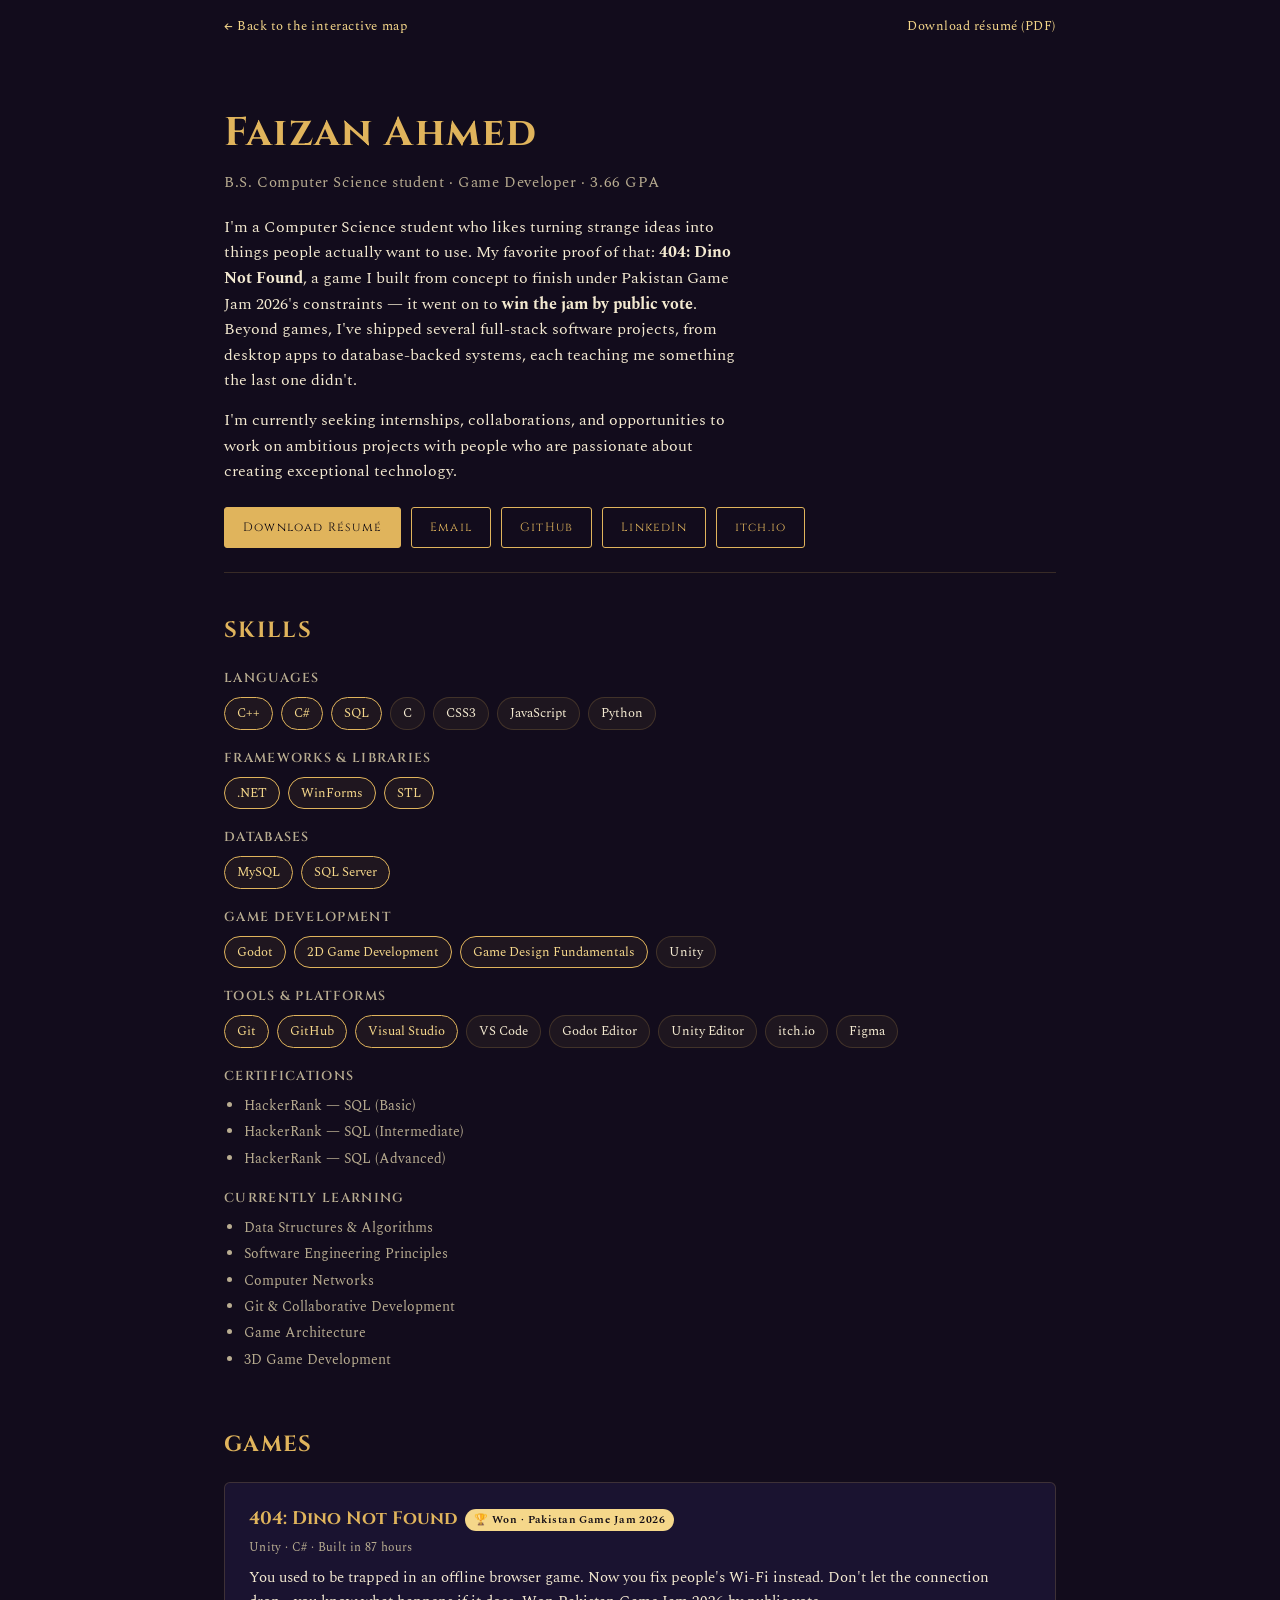
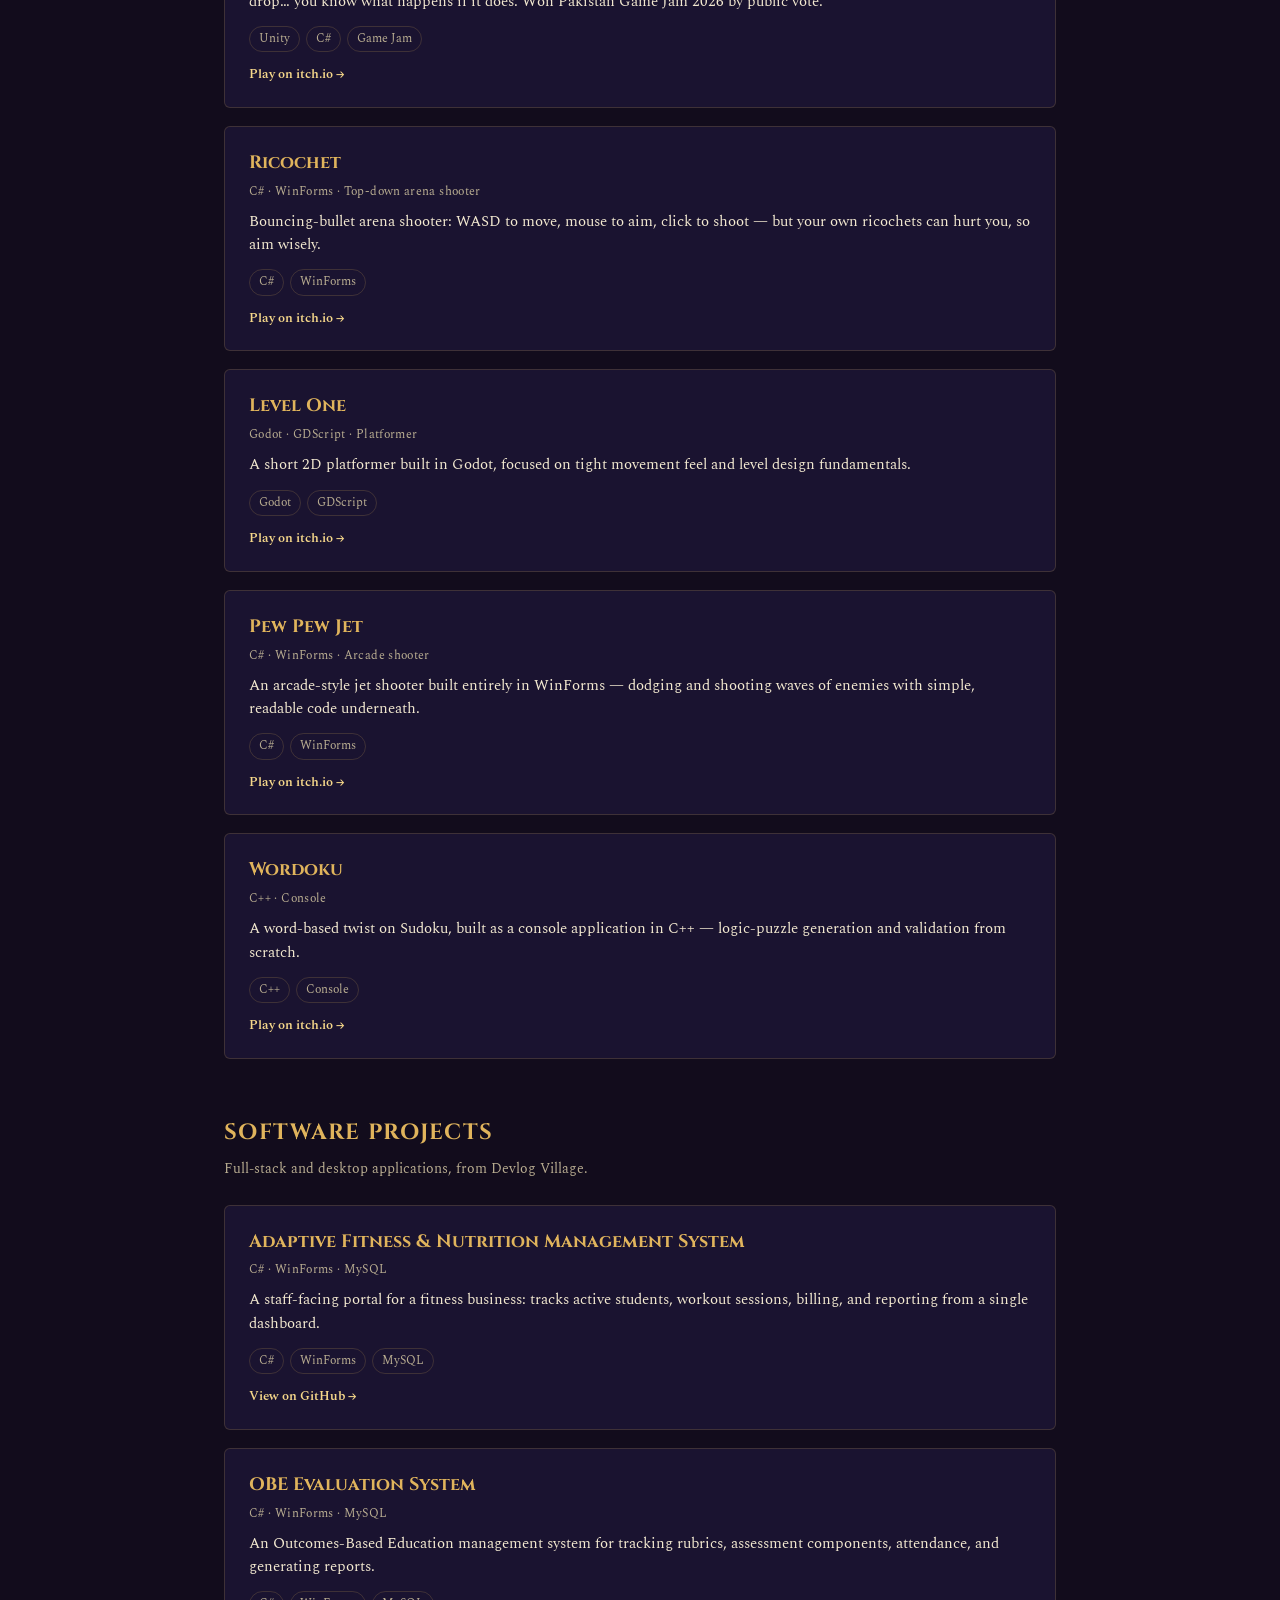
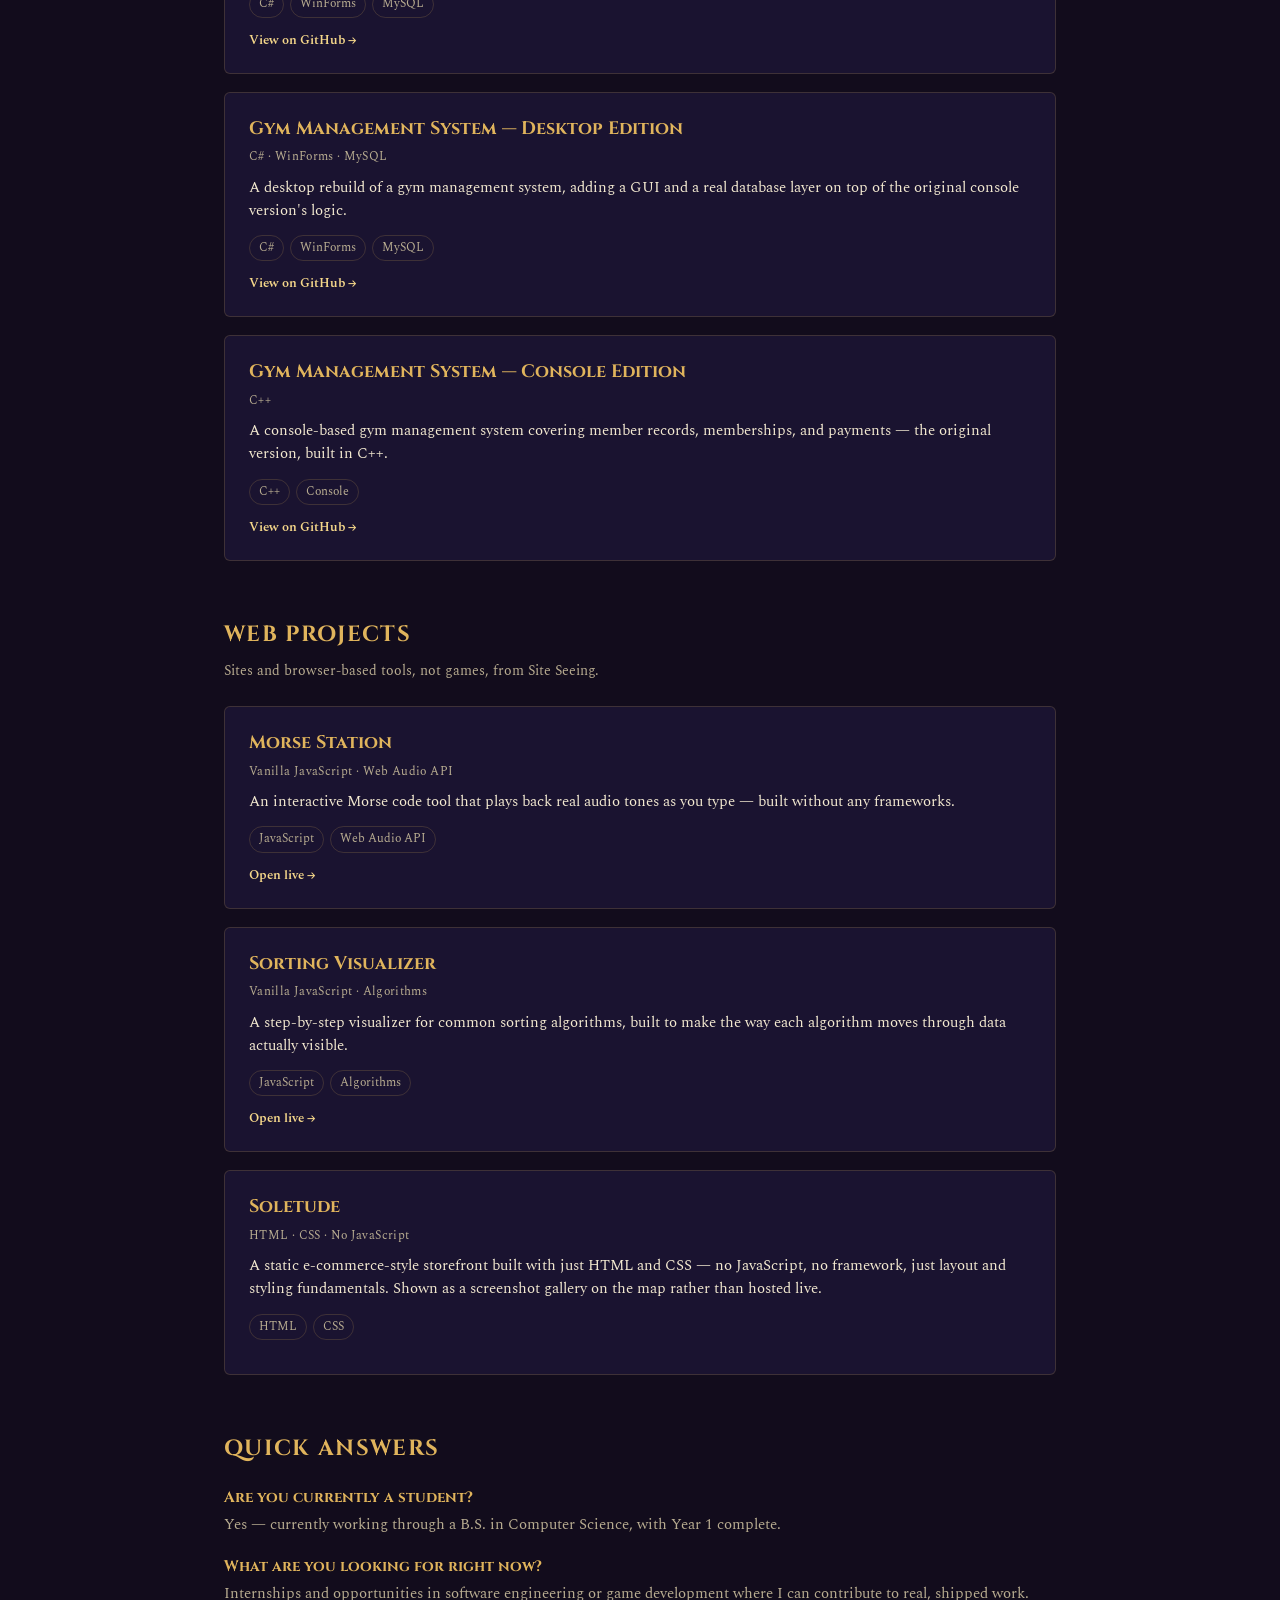
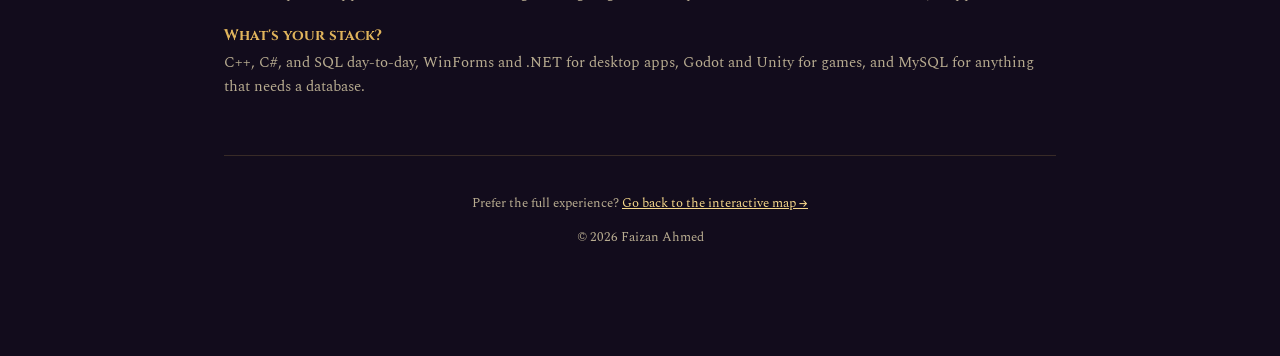
==== overview.html @ dee63a04 "Split biomes.css, fix SEO/accessibility gaps, add linear overview page, misc content fixes" ====
<!DOCTYPE html>
<html lang="en">
<head>
<meta charset="UTF-8">
<title>Faizan Ahmed | Portfolio Overview</title>
<meta name="description" content="Faizan Ahmed - B.S. Computer Science student and game developer. Skills, games, software projects, and web projects, on one page.">
<meta name="viewport" content="width=device-width, initial-scale=1.0">
<meta name="theme-color" content="#120c1c">
<meta name="color-scheme" content="dark">
<link rel="canonical" href="https://faizanahmed.me/overview.html">
<link rel="icon" type="image/svg+xml" href="assets/favicon.svg">
<link rel="icon" type="image/png" sizes="32x32" href="assets/favicon-32.png">
<link rel="apple-touch-icon" href="assets/apple-touch-icon.png">

<!-- This page is intentionally its own small, self-contained stylesheet
     rather than reusing the map's CSS/JS - the entire point of it is to be
     the fast, no-exploration path, so it shouldn't cost anything close to
     what the interactive map costs. -->
<link rel="preconnect" href="https://fonts.googleapis.com">
<link rel="preconnect" href="https://fonts.gstatic.com" crossorigin>
<link rel="stylesheet" href="https://fonts.googleapis.com/css2?family=Cinzel:wght@600;700&family=Spectral:ital,wght@0,400;0,500;0,600;1,400&display=swap">

<script type="application/ld+json">
{
  "@context": "https://schema.org",
  "@type": "Person",
  "name": "Faizan Ahmed",
  "url": "https://faizanahmed.me/",
  "jobTitle": "Game Developer",
  "description": "B.S. Computer Science student and game developer building 2D games, tools, and full-stack applications.",
  "email": "mailto:mehunfaizan@gmail.com",
  "sameAs": [
    "https://github.com/faizan-ahmed-dev",
    "https://www.linkedin.com/in/faizan-ahmed-150911386/",
    "https://ricocheted-ball.itch.io/"
  ]
}
</script>

<style>
  :root{
    --bg:#120c1c; --bg-panel:#1a1330; --line:rgba(224,180,92,.18);
    --parchment:#f4ead1; --parchment-dim:#b9ad91;
    --gold:#e0b45c; --gold-bright:#f5d78a;
    --ink:#0d0812;
  }
  *,*::before,*::after{ box-sizing:border-box; }
  html{ scroll-behavior:smooth; }
  body{
    margin:0; background:var(--bg); color:var(--parchment);
    font-family:'Spectral',serif; line-height:1.6;
    -webkit-font-smoothing:antialiased;
  }
  a{ color:var(--gold-bright); }
  a:focus-visible, button:focus-visible{ outline:2px solid var(--gold-bright); outline-offset:3px; }
  h1,h2,h3{ font-family:'Cinzel',serif; font-weight:700; color:var(--gold); margin:0 0 .5em; }
  .wrap{ max-width:880px; margin:0 auto; padding:48px 24px 96px; }

  .top-nav{
    display:flex; justify-content:space-between; align-items:center; gap:12px;
    max-width:880px; margin:0 auto; padding:16px 24px; flex-wrap:wrap;
  }
  .top-nav a{ font-size:13px; letter-spacing:.04em; text-decoration:none; }
  .top-nav a:hover{ text-decoration:underline; }

  header.hero{ padding-bottom:24px; border-bottom:1px solid var(--line); margin-bottom:40px; }
  header.hero h1{ font-size:clamp(28px,5vw,40px); letter-spacing:.03em; margin-bottom:6px; }
  header.hero .role{ color:var(--parchment-dim); font-size:15px; letter-spacing:.04em; margin-bottom:20px; }
  header.hero p{ max-width:65ch; margin:0 0 14px; }
  .hero-links{ display:flex; flex-wrap:wrap; gap:10px; margin-top:22px; }
  .hero-links a{
    display:inline-block; text-decoration:none; font-family:'Cinzel',serif; font-size:12px;
    letter-spacing:.1em; padding:10px 18px; border-radius:3px; border:1px solid var(--gold);
    color:var(--gold); transition:background .2s ease, color .2s ease;
  }
  .hero-links a:hover, .hero-links a:focus-visible{ background:var(--gold); color:var(--ink); }
  .hero-links a.primary{ background:var(--gold); color:var(--ink); }
  .hero-links a.primary:hover{ background:var(--gold-bright); }

  section{ margin-bottom:56px; }
  section > h2{ font-size:22px; letter-spacing:.06em; text-transform:uppercase; margin-bottom:20px; }
  section > p.section-note{ color:var(--parchment-dim); font-size:14px; margin-top:-12px; margin-bottom:24px; }

  .skill-group{ margin-bottom:18px; }
  .skill-group h3{ font-size:13px; letter-spacing:.1em; text-transform:uppercase; color:var(--parchment-dim); font-weight:600; margin-bottom:8px; }
  .skill-tags{ display:flex; flex-wrap:wrap; gap:8px; list-style:none; margin:0; padding:0; }
  .skill-tags li{
    font-size:13px; padding:5px 12px; border-radius:20px; border:1px solid var(--line);
    background:rgba(224,180,92,.06);
  }
  .skill-tags li.core{ border-color:var(--gold); color:var(--gold-bright); }

  .cert-list, .learning-list{ margin:0; padding-left:20px; font-size:14px; color:var(--parchment-dim); }
  .cert-list li, .learning-list li{ margin-bottom:4px; }
  .cert-list a{ color:inherit; text-decoration:underline; }

  .card{
    border:1px solid var(--line); background:var(--bg-panel); border-radius:6px;
    padding:22px 24px; margin-bottom:18px; position:relative;
  }
  .card h3{ font-size:18px; margin-bottom:4px; display:flex; align-items:center; gap:8px; flex-wrap:wrap; }
  .card .badge{
    font-family:'Spectral',serif; font-size:11px; font-weight:600; letter-spacing:.04em;
    color:var(--ink); background:var(--gold-bright); padding:2px 9px; border-radius:20px;
  }
  .card .meta{ font-size:12px; color:var(--parchment-dim); letter-spacing:.03em; margin-bottom:10px; }
  .card p{ margin:0 0 12px; font-size:14.5px; }
  .card .tags{ display:flex; flex-wrap:wrap; gap:6px; margin-bottom:12px; }
  .card .tags span{ font-size:11.5px; padding:3px 9px; border-radius:20px; border:1px solid var(--line); color:var(--parchment-dim); }
  .card .links{ display:flex; gap:16px; flex-wrap:wrap; }
  .card .links a{ font-size:13px; font-weight:600; text-decoration:none; }
  .card .links a:hover{ text-decoration:underline; }

  .faq-item{ margin-bottom:18px; }
  .faq-item h3{ font-size:15px; margin-bottom:4px; }
  .faq-item p{ margin:0; font-size:14.5px; color:var(--parchment-dim); }

  footer{ border-top:1px solid var(--line); padding-top:24px; text-align:center; color:var(--parchment-dim); font-size:13px; }
  footer a{ color:var(--gold-bright); }

  @media (max-width:520px){
    .wrap{ padding:32px 18px 72px; }
    .top-nav{ padding:14px 18px; }
  }
</style>
</head>
<body>

<nav class="top-nav" aria-label="Page utilities">
  <a href="index.html">&larr; Back to the interactive map</a>
  <a href="assets/docs/Faizan_Ahmed_Resume.pdf" download="Faizan_Ahmed_Resume.pdf">Download résumé (PDF)</a>
</nav>

<main class="wrap">

  <header class="hero">
    <h1>Faizan Ahmed</h1>
    <p class="role">B.S. Computer Science student &middot; Game Developer &middot; 3.66 GPA</p>
    <p>I'm a Computer Science student who likes turning strange ideas into things people actually want to use. My favorite proof of that: <strong>404: Dino Not Found</strong>, a game I built from concept to finish under Pakistan Game Jam 2026's constraints &mdash; it went on to <strong>win the jam by public vote</strong>. Beyond games, I've shipped several full-stack software projects, from desktop apps to database-backed systems, each teaching me something the last one didn't.</p>
    <p>I'm currently seeking internships, collaborations, and opportunities to work on ambitious projects with people who are passionate about creating exceptional technology.</p>
    <div class="hero-links">
      <a class="primary" href="assets/docs/Faizan_Ahmed_Resume.pdf" download="Faizan_Ahmed_Resume.pdf">Download Résumé</a>
      <a href="mailto:mehunfaizan@gmail.com">Email</a>
      <a href="https://github.com/faizan-ahmed-dev" target="_blank" rel="noopener">GitHub</a>
      <a href="https://www.linkedin.com/in/faizan-ahmed-150911386/" target="_blank" rel="noopener">LinkedIn</a>
      <a href="https://ricocheted-ball.itch.io/" target="_blank" rel="noopener">itch.io</a>
    </div>
  </header>

  <section aria-labelledby="skills-h">
    <h2 id="skills-h">Skills</h2>

    <div class="skill-group">
      <h3>Languages</h3>
      <ul class="skill-tags">
        <li class="core">C++</li><li class="core">C#</li><li class="core">SQL</li>
        <li>C</li><li>CSS3</li><li>JavaScript</li><li>Python</li>
      </ul>
    </div>
    <div class="skill-group">
      <h3>Frameworks &amp; Libraries</h3>
      <ul class="skill-tags"><li class="core">.NET</li><li class="core">WinForms</li><li class="core">STL</li></ul>
    </div>
    <div class="skill-group">
      <h3>Databases</h3>
      <ul class="skill-tags"><li class="core">MySQL</li><li class="core">SQL Server</li></ul>
    </div>
    <div class="skill-group">
      <h3>Game Development</h3>
      <ul class="skill-tags">
        <li class="core">Godot</li><li class="core">2D Game Development</li><li class="core">Game Design Fundamentals</li>
        <li>Unity</li>
      </ul>
    </div>
    <div class="skill-group">
      <h3>Tools &amp; Platforms</h3>
      <ul class="skill-tags">
        <li class="core">Git</li><li class="core">GitHub</li><li class="core">Visual Studio</li>
        <li>VS Code</li><li>Godot Editor</li><li>Unity Editor</li><li>itch.io</li><li>Figma</li>
      </ul>
    </div>
    <div class="skill-group">
      <h3>Certifications</h3>
      <ul class="cert-list">
        <li>HackerRank &mdash; SQL (Basic)</li>
        <li>HackerRank &mdash; SQL (Intermediate)</li>
        <li>HackerRank &mdash; SQL (Advanced)</li>
      </ul>
    </div>
    <div class="skill-group">
      <h3>Currently Learning</h3>
      <ul class="learning-list">
        <li>Data Structures &amp; Algorithms</li>
        <li>Software Engineering Principles</li>
        <li>Computer Networks</li>
        <li>Git &amp; Collaborative Development</li>
        <li>Game Architecture</li>
        <li>3D Game Development</li>
      </ul>
    </div>
  </section>

  <section aria-labelledby="games-h">
    <h2 id="games-h">Games</h2>

    <div class="card">
      <h3>404: Dino Not Found <span class="badge">🏆 Won &middot; Pakistan Game Jam 2026</span></h3>
      <p class="meta">Unity &middot; C# &middot; Built in 87 hours</p>
      <p>You used to be trapped in an offline browser game. Now you fix people's Wi-Fi instead. Don't let the connection drop&hellip; you know what happens if it does. Won Pakistan Game Jam 2026 by public vote.</p>
      <div class="tags"><span>Unity</span><span>C#</span><span>Game Jam</span></div>
      <div class="links"><a href="https://ricocheted-ball.itch.io/" target="_blank" rel="noopener">Play on itch.io &rarr;</a></div>
    </div>

    <div class="card">
      <h3>Ricochet</h3>
      <p class="meta">C# &middot; WinForms &middot; Top-down arena shooter</p>
      <p>Bouncing-bullet arena shooter: WASD to move, mouse to aim, click to shoot &mdash; but your own ricochets can hurt you, so aim wisely.</p>
      <div class="tags"><span>C#</span><span>WinForms</span></div>
      <div class="links"><a href="https://ricocheted-ball.itch.io/" target="_blank" rel="noopener">Play on itch.io &rarr;</a></div>
    </div>

    <div class="card">
      <h3>Level One</h3>
      <p class="meta">Godot &middot; GDScript &middot; Platformer</p>
      <p>A short 2D platformer built in Godot, focused on tight movement feel and level design fundamentals.</p>
      <div class="tags"><span>Godot</span><span>GDScript</span></div>
      <div class="links"><a href="https://ricocheted-ball.itch.io/" target="_blank" rel="noopener">Play on itch.io &rarr;</a></div>
    </div>

    <div class="card">
      <h3>Pew Pew Jet</h3>
      <p class="meta">C# &middot; WinForms &middot; Arcade shooter</p>
      <p>An arcade-style jet shooter built entirely in WinForms &mdash; dodging and shooting waves of enemies with simple, readable code underneath.</p>
      <div class="tags"><span>C#</span><span>WinForms</span></div>
      <div class="links"><a href="https://ricocheted-ball.itch.io/" target="_blank" rel="noopener">Play on itch.io &rarr;</a></div>
    </div>

    <div class="card">
      <h3>Wordoku</h3>
      <p class="meta">C++ &middot; Console</p>
      <p>A word-based twist on Sudoku, built as a console application in C++ &mdash; logic-puzzle generation and validation from scratch.</p>
      <div class="tags"><span>C++</span><span>Console</span></div>
      <div class="links"><a href="https://ricocheted-ball.itch.io/" target="_blank" rel="noopener">Play on itch.io &rarr;</a></div>
    </div>
  </section>

  <section aria-labelledby="software-h">
    <h2 id="software-h">Software Projects</h2>
    <p class="section-note">Full-stack and desktop applications, from Devlog Village.</p>

    <div class="card">
      <h3>Adaptive Fitness &amp; Nutrition Management System</h3>
      <p class="meta">C# &middot; WinForms &middot; MySQL</p>
      <p>A staff-facing portal for a fitness business: tracks active students, workout sessions, billing, and reporting from a single dashboard.</p>
      <div class="tags"><span>C#</span><span>WinForms</span><span>MySQL</span></div>
      <div class="links"><a href="https://github.com/faizan-ahmed-dev" target="_blank" rel="noopener">View on GitHub &rarr;</a></div>
    </div>

    <div class="card">
      <h3>OBE Evaluation System</h3>
      <p class="meta">C# &middot; WinForms &middot; MySQL</p>
      <p>An Outcomes-Based Education management system for tracking rubrics, assessment components, attendance, and generating reports.</p>
      <div class="tags"><span>C#</span><span>WinForms</span><span>MySQL</span></div>
      <div class="links"><a href="https://github.com/faizan-ahmed-dev" target="_blank" rel="noopener">View on GitHub &rarr;</a></div>
    </div>

    <div class="card">
      <h3>Gym Management System &mdash; Desktop Edition</h3>
      <p class="meta">C# &middot; WinForms &middot; MySQL</p>
      <p>A desktop rebuild of a gym management system, adding a GUI and a real database layer on top of the original console version's logic.</p>
      <div class="tags"><span>C#</span><span>WinForms</span><span>MySQL</span></div>
      <div class="links"><a href="https://github.com/faizan-ahmed-dev" target="_blank" rel="noopener">View on GitHub &rarr;</a></div>
    </div>

    <div class="card">
      <h3>Gym Management System &mdash; Console Edition</h3>
      <p class="meta">C++</p>
      <p>A console-based gym management system covering member records, memberships, and payments &mdash; the original version, built in C++.</p>
      <div class="tags"><span>C++</span><span>Console</span></div>
      <div class="links"><a href="https://github.com/faizan-ahmed-dev" target="_blank" rel="noopener">View on GitHub &rarr;</a></div>
    </div>
  </section>

  <section aria-labelledby="web-h">
    <h2 id="web-h">Web Projects</h2>
    <p class="section-note">Sites and browser-based tools, not games, from Site Seeing.</p>

    <div class="card">
      <h3>Morse Station</h3>
      <p class="meta">Vanilla JavaScript &middot; Web Audio API</p>
      <p>An interactive Morse code tool that plays back real audio tones as you type &mdash; built without any frameworks.</p>
      <div class="tags"><span>JavaScript</span><span>Web Audio API</span></div>
      <div class="links"><a href="games/morse-station.html" target="_blank" rel="noopener">Open live &rarr;</a></div>
    </div>

    <div class="card">
      <h3>Sorting Visualizer</h3>
      <p class="meta">Vanilla JavaScript &middot; Algorithms</p>
      <p>A step-by-step visualizer for common sorting algorithms, built to make the way each algorithm moves through data actually visible.</p>
      <div class="tags"><span>JavaScript</span><span>Algorithms</span></div>
      <div class="links"><a href="games/sorting-visualizer.html" target="_blank" rel="noopener">Open live &rarr;</a></div>
    </div>

    <div class="card">
      <h3>Soletude</h3>
      <p class="meta">HTML &middot; CSS &middot; No JavaScript</p>
      <p>A static e-commerce-style storefront built with just HTML and CSS &mdash; no JavaScript, no framework, just layout and styling fundamentals. Shown as a screenshot gallery on the map rather than hosted live.</p>
      <div class="tags"><span>HTML</span><span>CSS</span></div>
    </div>
  </section>

  <section aria-labelledby="faq-h">
    <h2 id="faq-h">Quick Answers</h2>

    <div class="faq-item">
      <h3>Are you currently a student?</h3>
      <p>Yes &mdash; currently working through a B.S. in Computer Science, with Year 1 complete.</p>
    </div>
    <div class="faq-item">
      <h3>What are you looking for right now?</h3>
      <p>Internships and opportunities in software engineering or game development where I can contribute to real, shipped work.</p>
    </div>
    <div class="faq-item">
      <h3>What's your stack?</h3>
      <p>C++, C#, and SQL day-to-day, WinForms and .NET for desktop apps, Godot and Unity for games, and MySQL for anything that needs a database.</p>
    </div>
  </section>

  <footer>
    <p>Prefer the full experience? <a href="index.html">Go back to the interactive map &rarr;</a></p>
    <p>&copy; 2026 Faizan Ahmed</p>
  </footer>

</main>
</body>
</html>
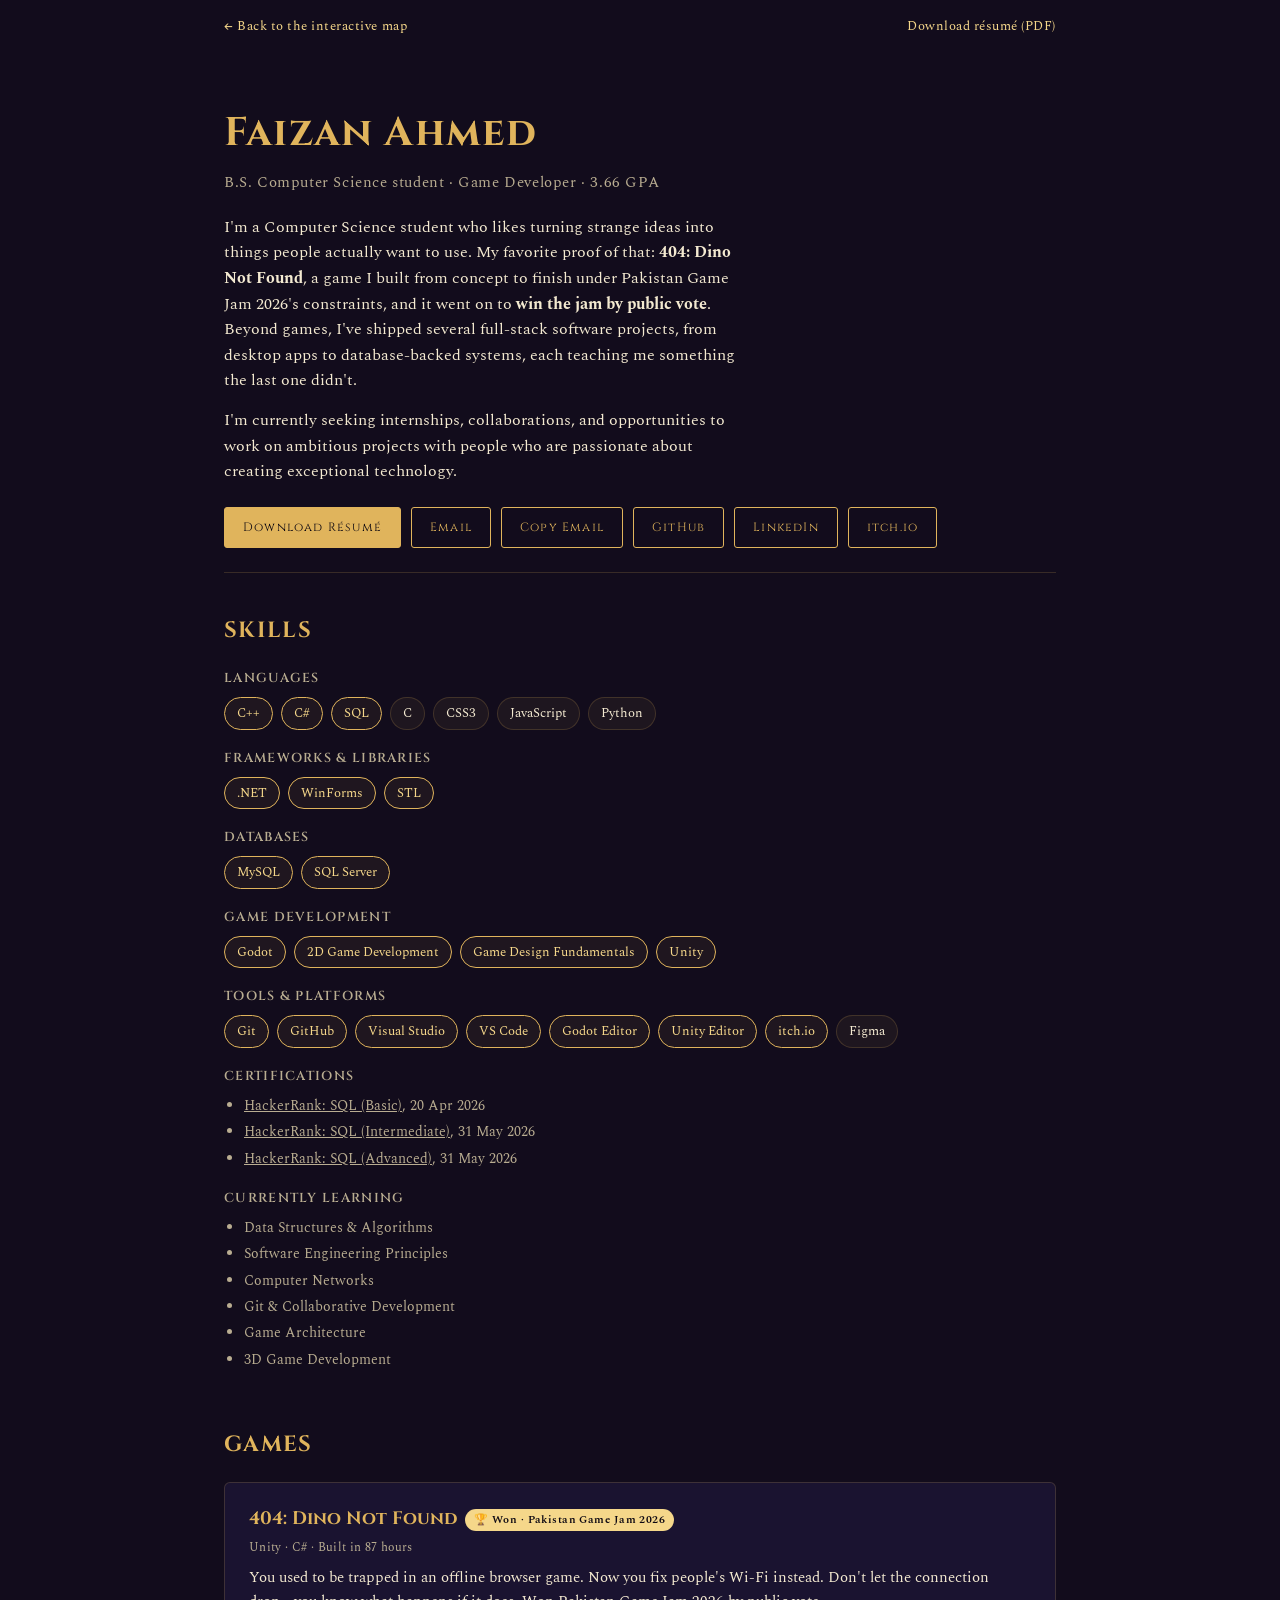
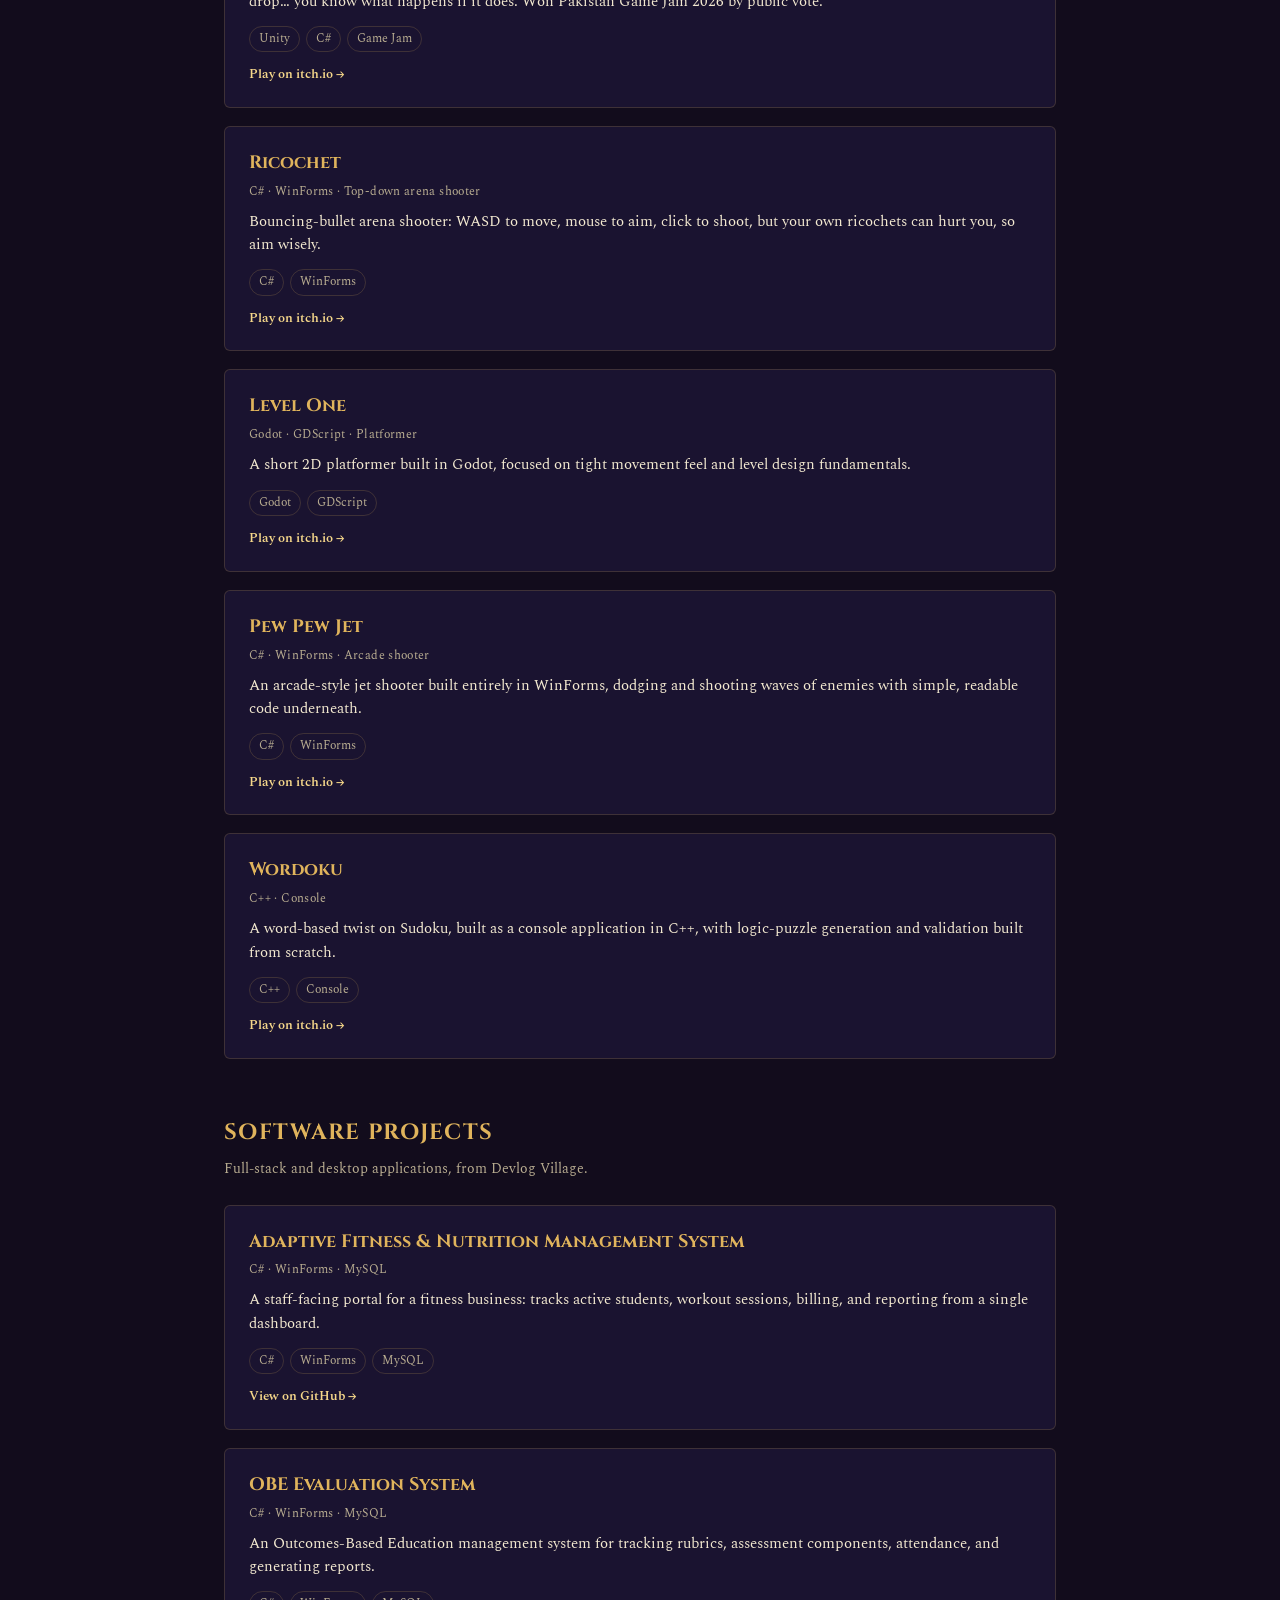
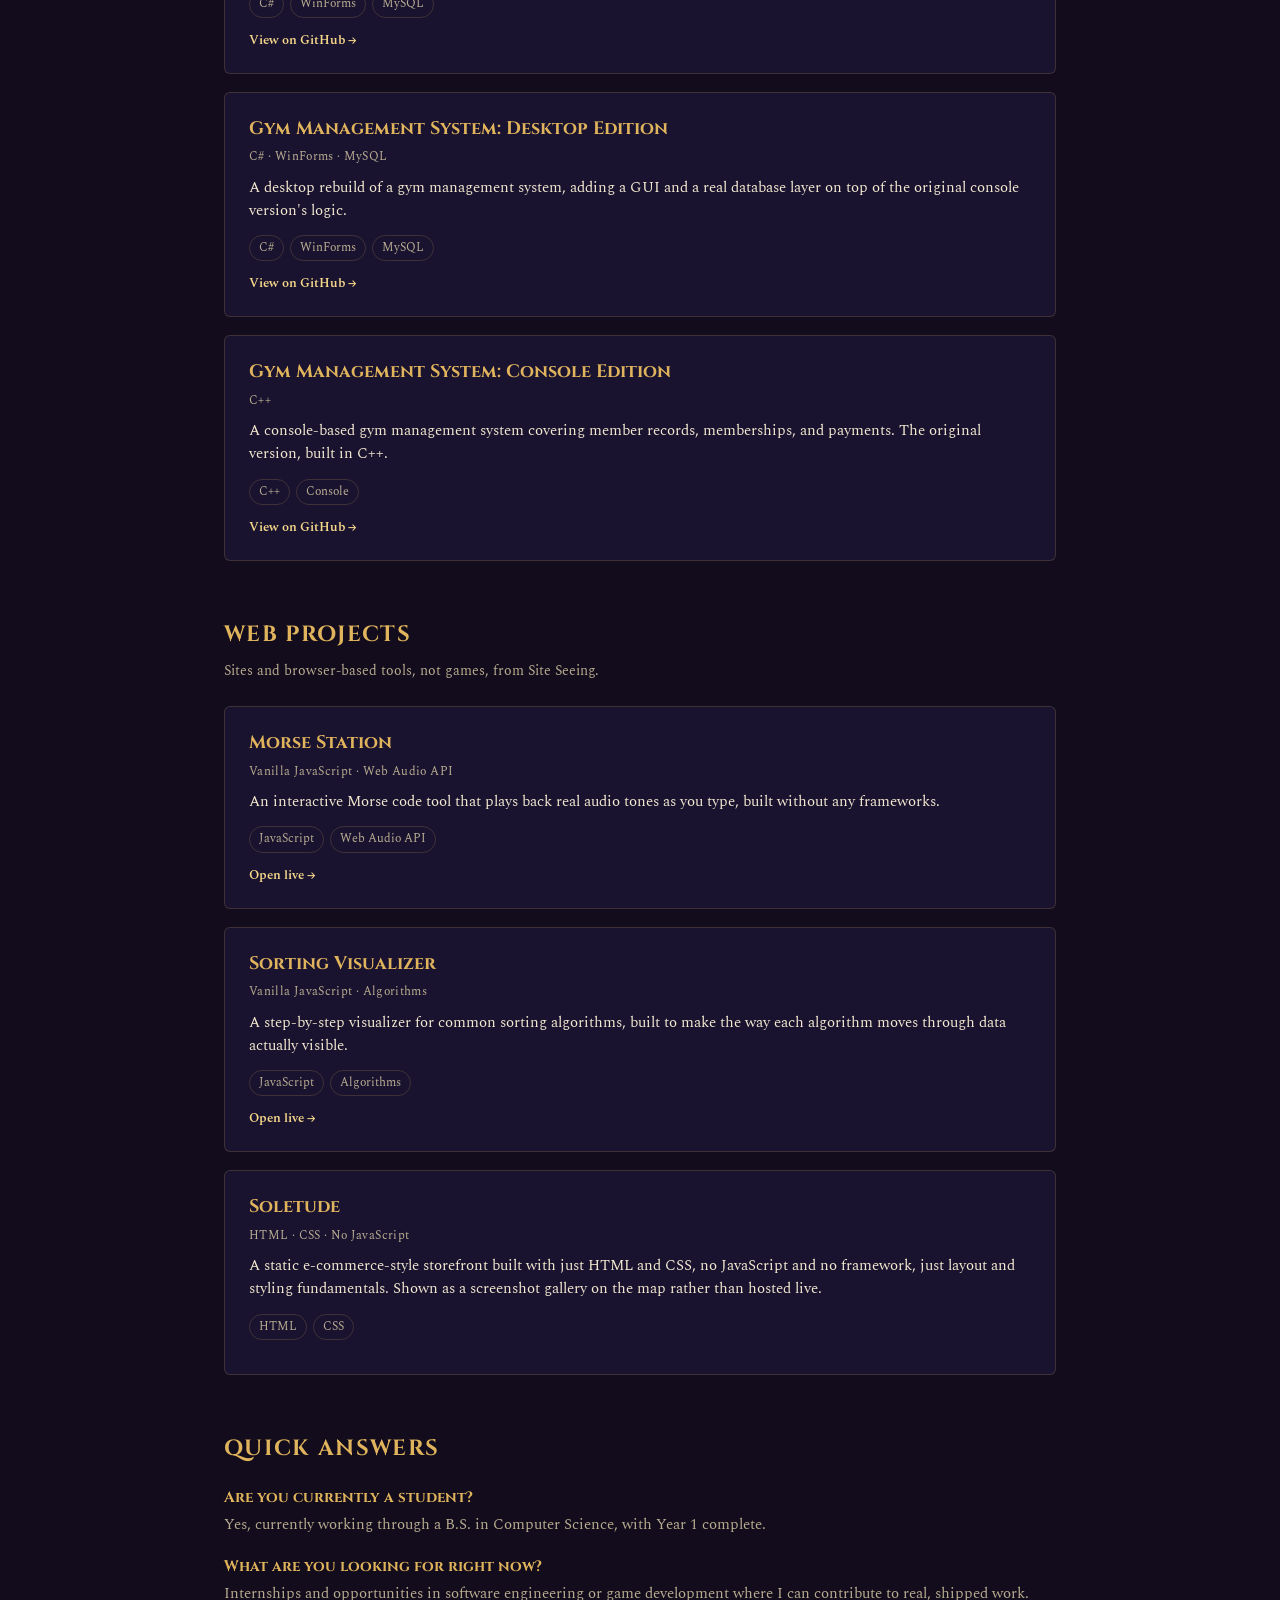
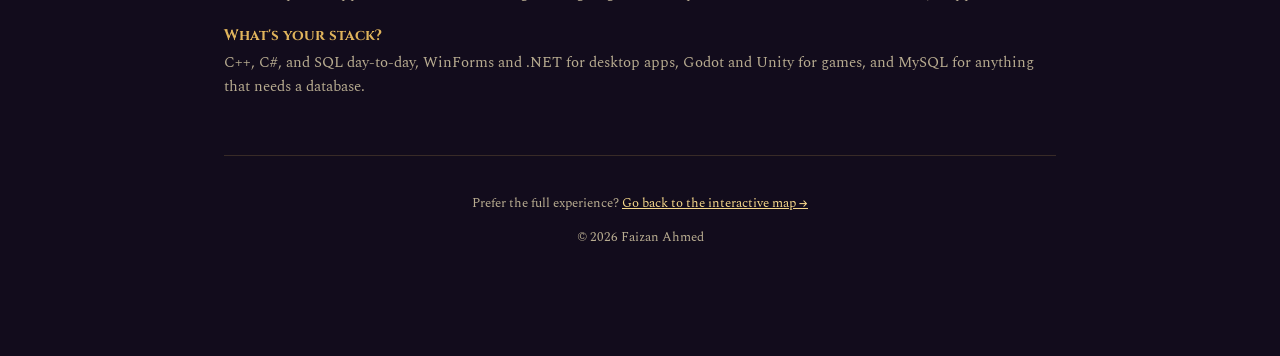
==== commit 4264290c: "Made some improvements to overview page" ====
--- a/overview.html
+++ b/overview.html
@@ -76,6 +76,13 @@
   .hero-links a:hover, .hero-links a:focus-visible{ background:var(--gold); color:var(--ink); }
   .hero-links a.primary{ background:var(--gold); color:var(--ink); }
   .hero-links a.primary:hover{ background:var(--gold-bright); }
+  .copy-email-btn{
+    font-family:'Cinzel',serif; font-size:12px; letter-spacing:.1em;
+    padding:10px 18px; border-radius:3px; border:1px solid var(--gold);
+    background:transparent; color:var(--gold); cursor:pointer;
+    transition:background .2s ease, color .2s ease;
+  }
+  .copy-email-btn:hover, .copy-email-btn:focus-visible{ background:var(--gold); color:var(--ink); }
 
   section{ margin-bottom:56px; }
   section > h2{ font-size:22px; letter-spacing:.06em; text-transform:uppercase; margin-bottom:20px; }
@@ -136,11 +143,17 @@
   <header class="hero">
     <h1>Faizan Ahmed</h1>
     <p class="role">B.S. Computer Science student &middot; Game Developer &middot; 3.66 GPA</p>
-    <p>I'm a Computer Science student who likes turning strange ideas into things people actually want to use. My favorite proof of that: <strong>404: Dino Not Found</strong>, a game I built from concept to finish under Pakistan Game Jam 2026's constraints &mdash; it went on to <strong>win the jam by public vote</strong>. Beyond games, I've shipped several full-stack software projects, from desktop apps to database-backed systems, each teaching me something the last one didn't.</p>
+    <p>I'm a Computer Science student who likes turning strange ideas into things people actually want to use. My favorite proof of that: <strong>404: Dino Not Found</strong>, a game I built from concept to finish under Pakistan Game Jam 2026's constraints, and it went on to <strong>win the jam by public vote</strong>. Beyond games, I've shipped several full-stack software projects, from desktop apps to database-backed systems, each teaching me something the last one didn't.</p>
     <p>I'm currently seeking internships, collaborations, and opportunities to work on ambitious projects with people who are passionate about creating exceptional technology.</p>
     <div class="hero-links">
       <a class="primary" href="assets/docs/Faizan_Ahmed_Resume.pdf" download="Faizan_Ahmed_Resume.pdf">Download Résumé</a>
       <a href="mailto:mehunfaizan@gmail.com">Email</a>
+      <!-- mailto: links do nothing if the visitor's browser has no default
+           mail client configured (common on some setups) - this button
+           gives a guaranteed-to-work fallback next to it, matching the
+           copy-to-clipboard pattern the main map's Lighthouse/contact
+           section already uses for exactly this reason. -->
+      <button type="button" class="copy-email-btn" data-copy="mehunfaizan@gmail.com">Copy Email</button>
       <a href="https://github.com/faizan-ahmed-dev" target="_blank" rel="noopener">GitHub</a>
       <a href="https://www.linkedin.com/in/faizan-ahmed-150911386/" target="_blank" rel="noopener">LinkedIn</a>
       <a href="https://ricocheted-ball.itch.io/" target="_blank" rel="noopener">itch.io</a>
@@ -169,22 +182,22 @@
       <h3>Game Development</h3>
       <ul class="skill-tags">
         <li class="core">Godot</li><li class="core">2D Game Development</li><li class="core">Game Design Fundamentals</li>
-        <li>Unity</li>
+        <li class="core">Unity</li>
       </ul>
     </div>
     <div class="skill-group">
       <h3>Tools &amp; Platforms</h3>
       <ul class="skill-tags">
         <li class="core">Git</li><li class="core">GitHub</li><li class="core">Visual Studio</li>
-        <li>VS Code</li><li>Godot Editor</li><li>Unity Editor</li><li>itch.io</li><li>Figma</li>
+        <li class="core">VS Code</li><li class="core">Godot Editor</li><li class="core">Unity Editor</li><li class="core">itch.io</li><li>Figma</li>
       </ul>
     </div>
     <div class="skill-group">
       <h3>Certifications</h3>
       <ul class="cert-list">
-        <li>HackerRank &mdash; SQL (Basic)</li>
-        <li>HackerRank &mdash; SQL (Intermediate)</li>
-        <li>HackerRank &mdash; SQL (Advanced)</li>
+        <li><a href="https://www.hackerrank.com/certificates/d4dbe30c8ed4" target="_blank" rel="noopener">HackerRank: SQL (Basic)</a>, 20 Apr 2026</li>
+        <li><a href="https://www.hackerrank.com/certificates/6bd41b8946d4" target="_blank" rel="noopener">HackerRank: SQL (Intermediate)</a>, 31 May 2026</li>
+        <li><a href="https://www.hackerrank.com/certificates/5c1cf30b8c3f" target="_blank" rel="noopener">HackerRank: SQL (Advanced)</a>, 31 May 2026</li>
       </ul>
     </div>
     <div class="skill-group">
@@ -214,7 +227,7 @@
     <div class="card">
       <h3>Ricochet</h3>
       <p class="meta">C# &middot; WinForms &middot; Top-down arena shooter</p>
-      <p>Bouncing-bullet arena shooter: WASD to move, mouse to aim, click to shoot &mdash; but your own ricochets can hurt you, so aim wisely.</p>
+      <p>Bouncing-bullet arena shooter: WASD to move, mouse to aim, click to shoot, but your own ricochets can hurt you, so aim wisely.</p>
       <div class="tags"><span>C#</span><span>WinForms</span></div>
       <div class="links"><a href="https://ricocheted-ball.itch.io/" target="_blank" rel="noopener">Play on itch.io &rarr;</a></div>
     </div>
@@ -230,7 +243,7 @@
     <div class="card">
       <h3>Pew Pew Jet</h3>
       <p class="meta">C# &middot; WinForms &middot; Arcade shooter</p>
-      <p>An arcade-style jet shooter built entirely in WinForms &mdash; dodging and shooting waves of enemies with simple, readable code underneath.</p>
+      <p>An arcade-style jet shooter built entirely in WinForms, dodging and shooting waves of enemies with simple, readable code underneath.</p>
       <div class="tags"><span>C#</span><span>WinForms</span></div>
       <div class="links"><a href="https://ricocheted-ball.itch.io/" target="_blank" rel="noopener">Play on itch.io &rarr;</a></div>
     </div>
@@ -238,7 +251,7 @@
     <div class="card">
       <h3>Wordoku</h3>
       <p class="meta">C++ &middot; Console</p>
-      <p>A word-based twist on Sudoku, built as a console application in C++ &mdash; logic-puzzle generation and validation from scratch.</p>
+      <p>A word-based twist on Sudoku, built as a console application in C++, with logic-puzzle generation and validation built from scratch.</p>
       <div class="tags"><span>C++</span><span>Console</span></div>
       <div class="links"><a href="https://ricocheted-ball.itch.io/" target="_blank" rel="noopener">Play on itch.io &rarr;</a></div>
     </div>
@@ -265,7 +278,7 @@
     </div>
 
     <div class="card">
-      <h3>Gym Management System &mdash; Desktop Edition</h3>
+      <h3>Gym Management System: Desktop Edition</h3>
       <p class="meta">C# &middot; WinForms &middot; MySQL</p>
       <p>A desktop rebuild of a gym management system, adding a GUI and a real database layer on top of the original console version's logic.</p>
       <div class="tags"><span>C#</span><span>WinForms</span><span>MySQL</span></div>
@@ -273,9 +286,9 @@
     </div>
 
     <div class="card">
-      <h3>Gym Management System &mdash; Console Edition</h3>
+      <h3>Gym Management System: Console Edition</h3>
       <p class="meta">C++</p>
-      <p>A console-based gym management system covering member records, memberships, and payments &mdash; the original version, built in C++.</p>
+      <p>A console-based gym management system covering member records, memberships, and payments. The original version, built in C++.</p>
       <div class="tags"><span>C++</span><span>Console</span></div>
       <div class="links"><a href="https://github.com/faizan-ahmed-dev" target="_blank" rel="noopener">View on GitHub &rarr;</a></div>
     </div>
@@ -288,7 +301,7 @@
     <div class="card">
       <h3>Morse Station</h3>
       <p class="meta">Vanilla JavaScript &middot; Web Audio API</p>
-      <p>An interactive Morse code tool that plays back real audio tones as you type &mdash; built without any frameworks.</p>
+      <p>An interactive Morse code tool that plays back real audio tones as you type, built without any frameworks.</p>
       <div class="tags"><span>JavaScript</span><span>Web Audio API</span></div>
       <div class="links"><a href="games/morse-station.html" target="_blank" rel="noopener">Open live &rarr;</a></div>
     </div>
@@ -304,7 +317,7 @@
     <div class="card">
       <h3>Soletude</h3>
       <p class="meta">HTML &middot; CSS &middot; No JavaScript</p>
-      <p>A static e-commerce-style storefront built with just HTML and CSS &mdash; no JavaScript, no framework, just layout and styling fundamentals. Shown as a screenshot gallery on the map rather than hosted live.</p>
+      <p>A static e-commerce-style storefront built with just HTML and CSS, no JavaScript and no framework, just layout and styling fundamentals. Shown as a screenshot gallery on the map rather than hosted live.</p>
       <div class="tags"><span>HTML</span><span>CSS</span></div>
     </div>
   </section>
@@ -314,7 +327,7 @@
 
     <div class="faq-item">
       <h3>Are you currently a student?</h3>
-      <p>Yes &mdash; currently working through a B.S. in Computer Science, with Year 1 complete.</p>
+      <p>Yes, currently working through a B.S. in Computer Science, with Year 1 complete.</p>
     </div>
     <div class="faq-item">
       <h3>What are you looking for right now?</h3>
@@ -332,5 +345,25 @@
   </footer>
 
 </main>
+
+<script>
+  // Copy-to-clipboard fallback for the Email button - see the comment
+  // next to it in the HTML for why mailto: alone isn't reliable enough.
+  document.querySelectorAll('.copy-email-btn').forEach(function(btn){
+    btn.addEventListener('click', function(){
+      const text = btn.dataset.copy;
+      const done = function(){
+        const orig = btn.textContent;
+        btn.textContent = 'Copied!';
+        setTimeout(function(){ btn.textContent = orig; }, 1400);
+      };
+      if (navigator.clipboard && navigator.clipboard.writeText) {
+        navigator.clipboard.writeText(text).then(done).catch(done);
+      } else {
+        done();
+      }
+    });
+  });
+</script>
 </body>
 </html>
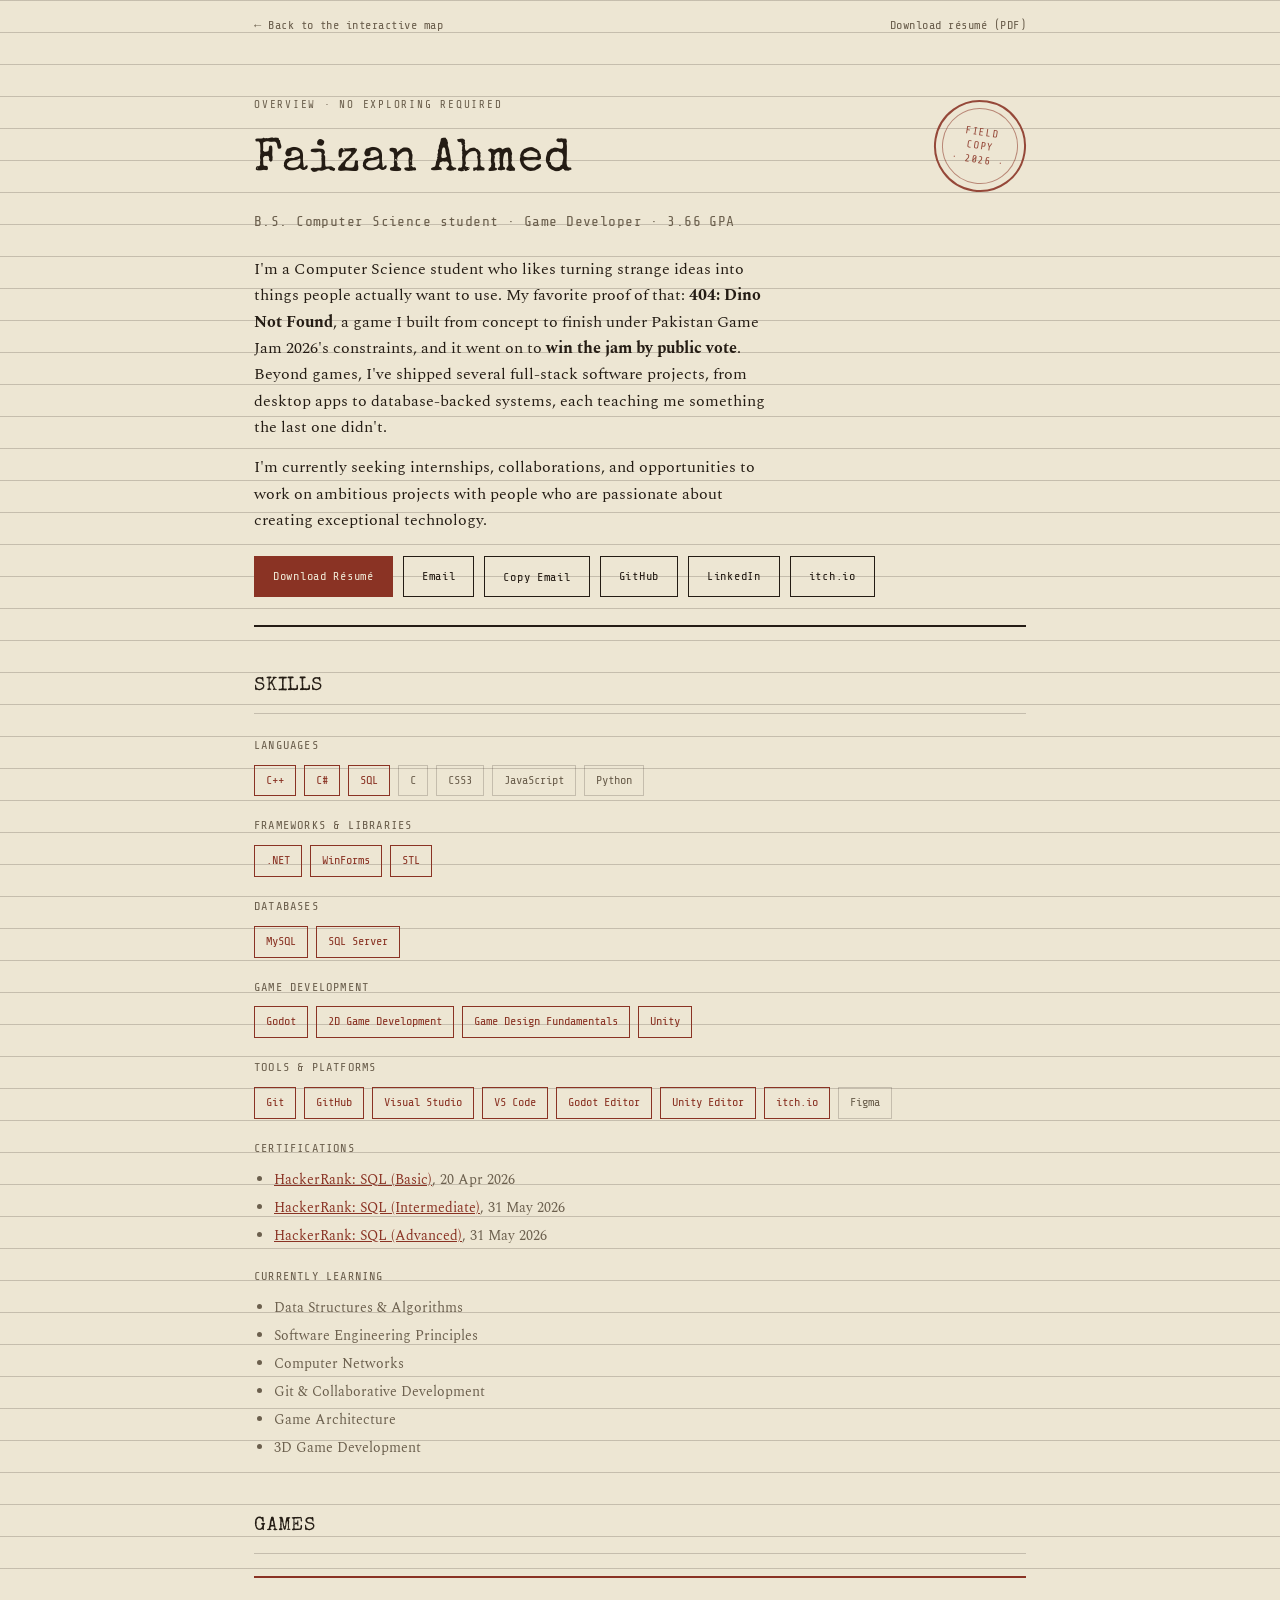
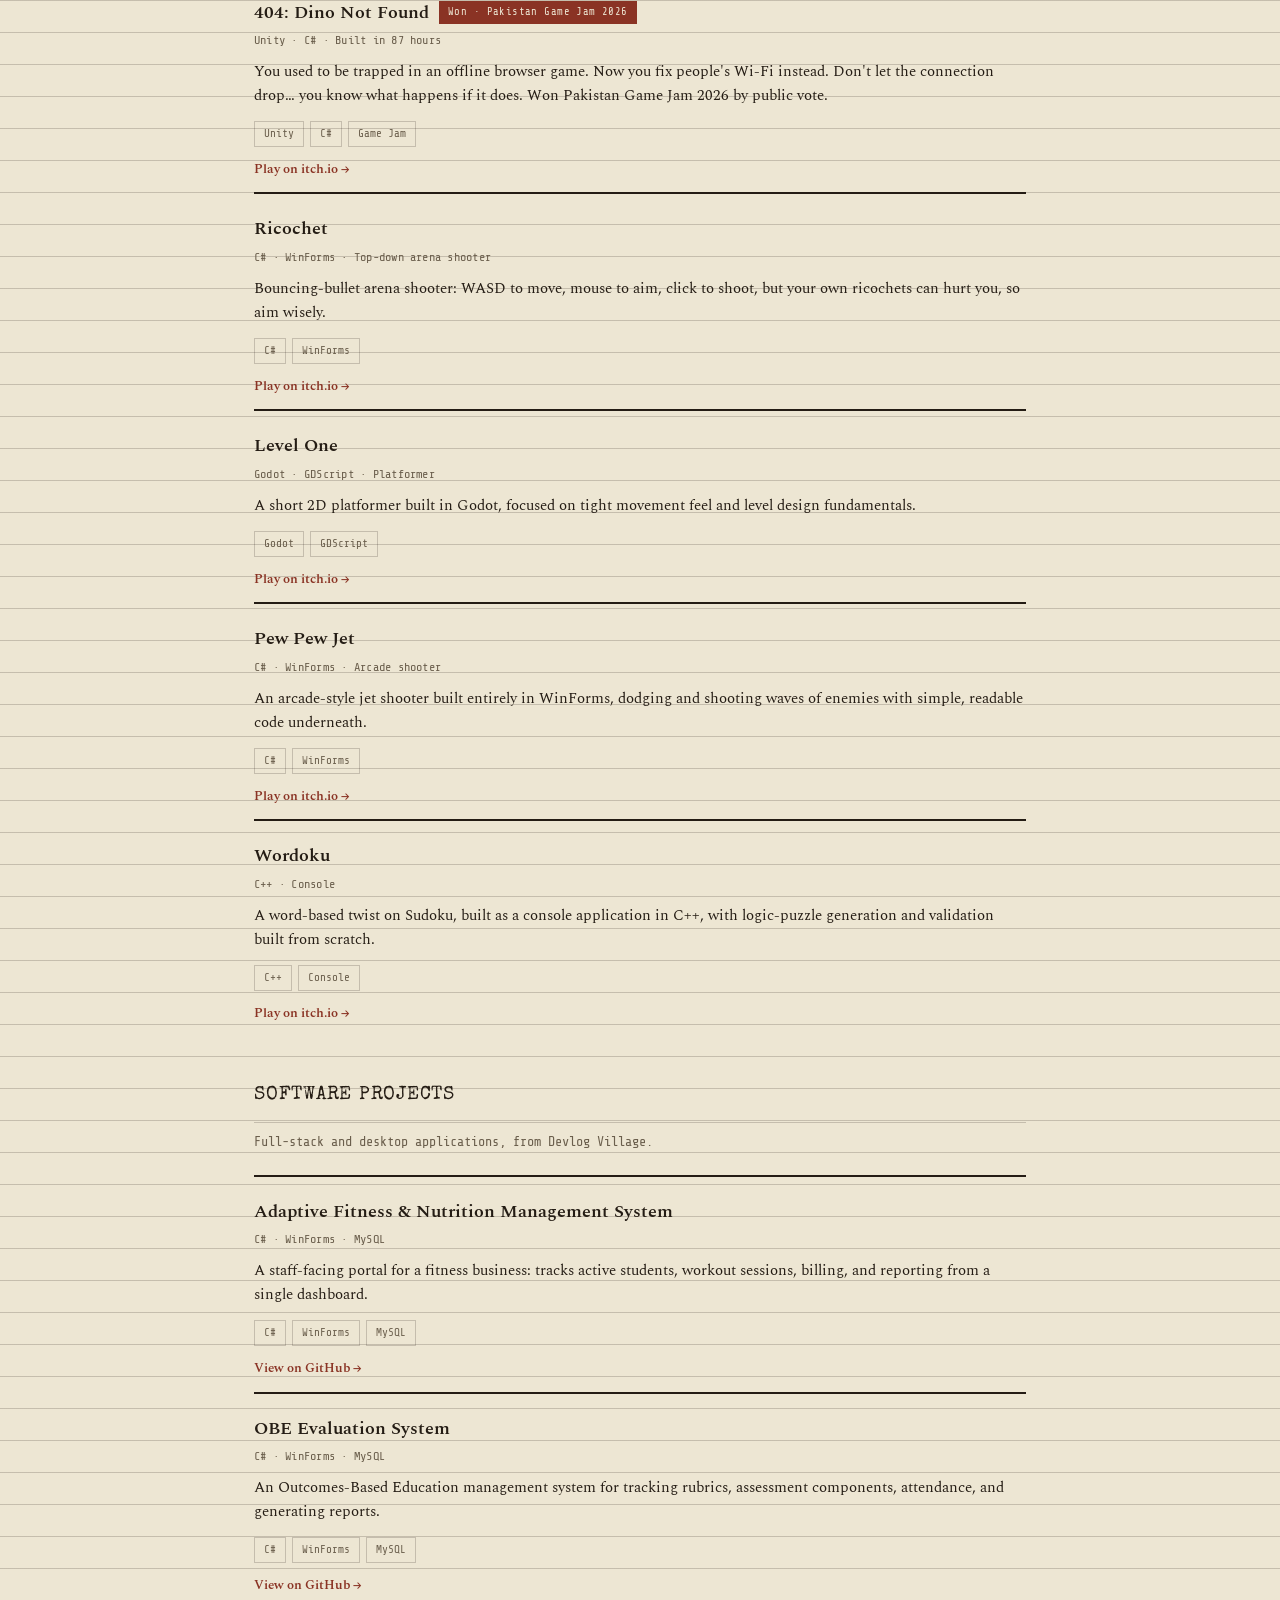
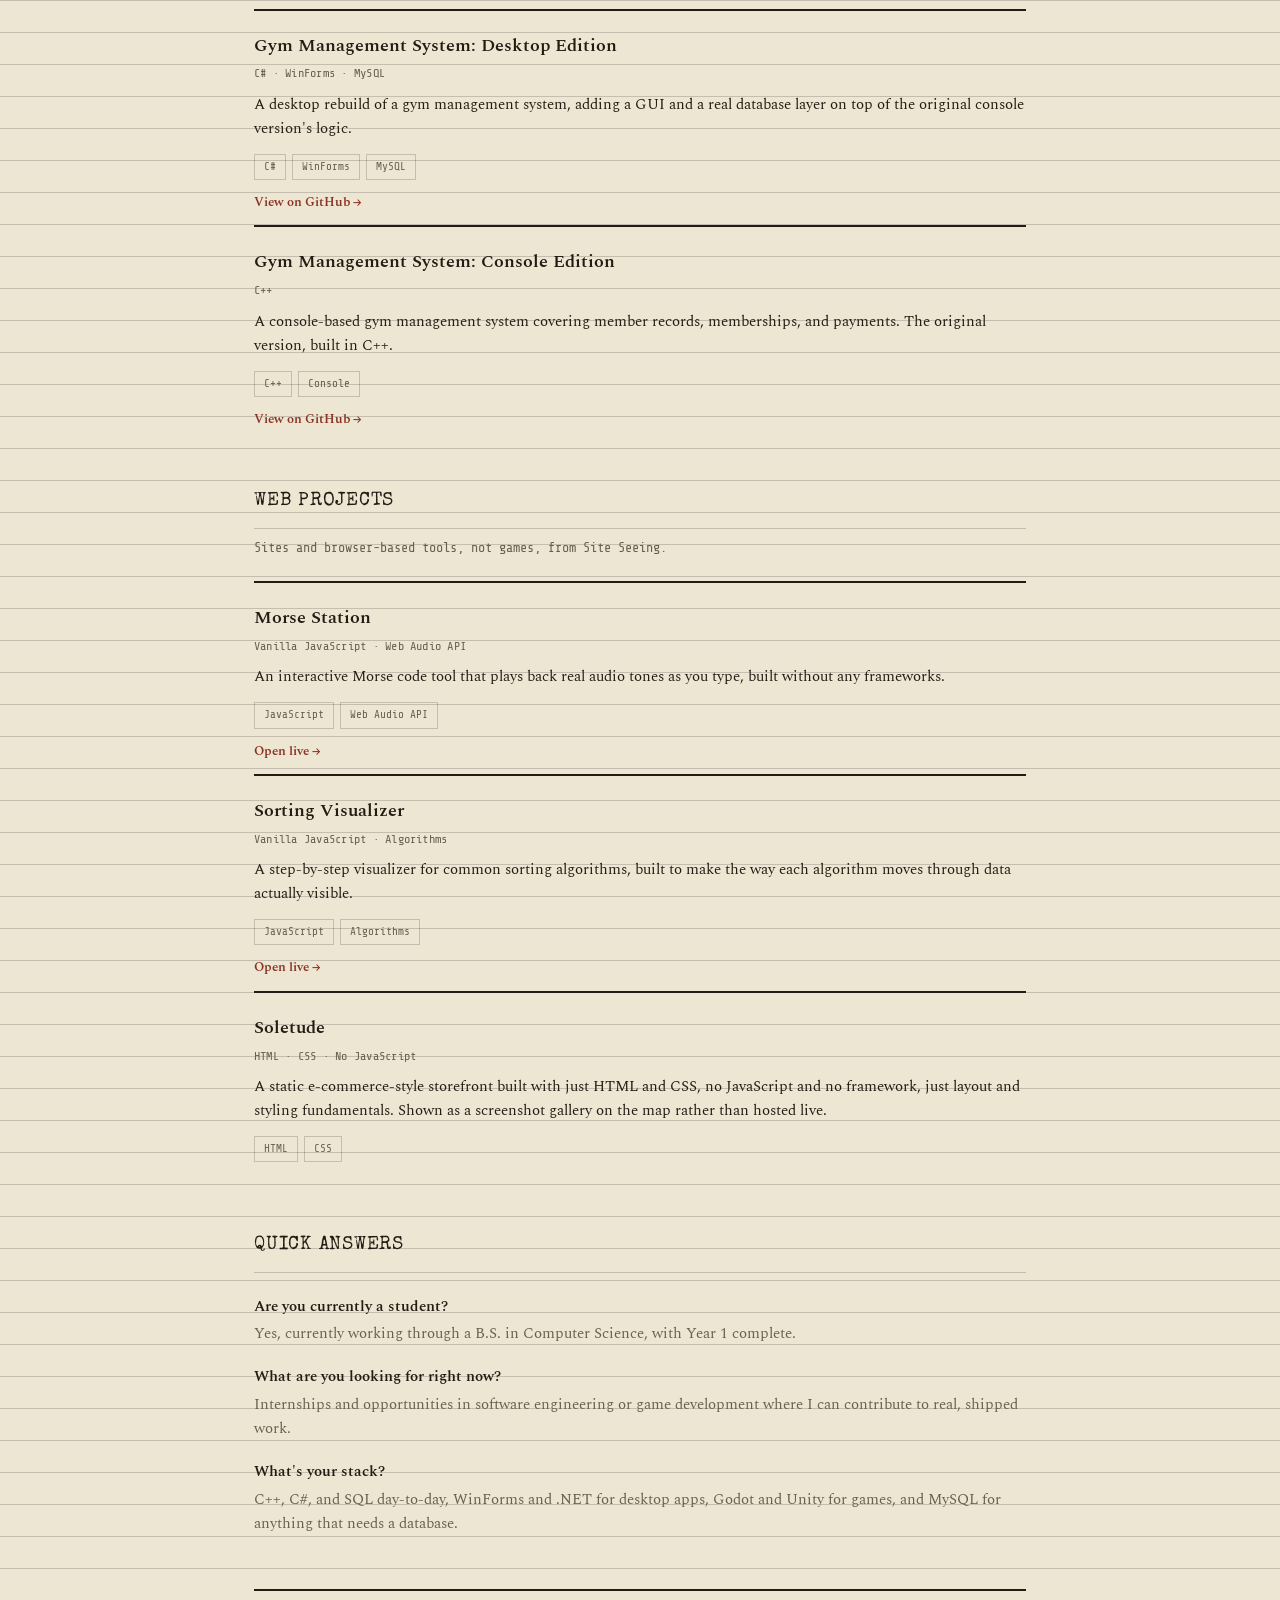
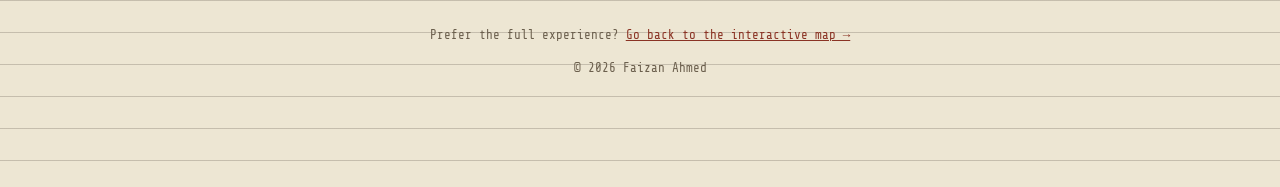
==== commit f9357721: "Changed color scheme and theme of overview page" ====
--- a/overview.html
+++ b/overview.html
@@ -5,8 +5,8 @@
 <title>Faizan Ahmed | Portfolio Overview</title>
 <meta name="description" content="Faizan Ahmed - B.S. Computer Science student and game developer. Skills, games, software projects, and web projects, on one page.">
 <meta name="viewport" content="width=device-width, initial-scale=1.0">
-<meta name="theme-color" content="#120c1c">
-<meta name="color-scheme" content="dark">
+<meta name="theme-color" content="#EDE6D3">
+<meta name="color-scheme" content="light">
 <link rel="canonical" href="https://faizanahmed.me/overview.html">
 <link rel="icon" type="image/svg+xml" href="assets/favicon.svg">
 <link rel="icon" type="image/png" sizes="32x32" href="assets/favicon-32.png">
@@ -18,7 +18,7 @@
      what the interactive map costs. -->
 <link rel="preconnect" href="https://fonts.googleapis.com">
 <link rel="preconnect" href="https://fonts.gstatic.com" crossorigin>
-<link rel="stylesheet" href="https://fonts.googleapis.com/css2?family=Cinzel:wght@600;700&family=Spectral:ital,wght@0,400;0,500;0,600;1,400&display=swap">
+<link rel="stylesheet" href="https://fonts.googleapis.com/css2?family=Special+Elite&family=Spectral:ital,wght@0,400;0,500;0,600;1,400&family=Share+Tech+Mono&display=swap">
 
 <script type="application/ld+json">
 {
@@ -38,96 +38,135 @@
 </script>
 
 <style>
+  /* ============================================================
+     DESIGN CONCEPT: a page torn from a field journal, not a
+     recolored dark-mode dashboard. The interactive map is a
+     nighttime fantasy world; this "plain" fallback is deliberately
+     its daylight opposite - aged paper, ink, and a single terracotta
+     stamp color, evoking an expedition log rather than a UI theme.
+     ============================================================ */
   :root{
-    --bg:#120c1c; --bg-panel:#1a1330; --line:rgba(224,180,92,.18);
-    --parchment:#f4ead1; --parchment-dim:#b9ad91;
-    --gold:#e0b45c; --gold-bright:#f5d78a;
-    --ink:#0d0812;
+    --paper:#EDE6D3; --paper-alt:#E2D8BE;
+    --ink:#241C14; --ink-dim:#6b5f4d;
+    --stamp:#8a3324; --stamp-dark:#5e2117;
+    --rule:rgba(36,28,20,.2);
   }
   *,*::before,*::after{ box-sizing:border-box; }
   html{ scroll-behavior:smooth; }
   body{
-    margin:0; background:var(--bg); color:var(--parchment);
-    font-family:'Spectral',serif; line-height:1.6;
+    margin:0; background:var(--paper); color:var(--ink);
+    font-family:'Spectral',serif; line-height:1.65; font-size:16px;
     -webkit-font-smoothing:antialiased;
-  }
-  a{ color:var(--gold-bright); }
-  a:focus-visible, button:focus-visible{ outline:2px solid var(--gold-bright); outline-offset:3px; }
-  h1,h2,h3{ font-family:'Cinzel',serif; font-weight:700; color:var(--gold); margin:0 0 .5em; }
-  .wrap{ max-width:880px; margin:0 auto; padding:48px 24px 96px; }
+    background-image:
+      linear-gradient(var(--rule) 1px, transparent 1px);
+    background-size: 100% 32px;
+    background-attachment:local;
+  }
+  a{ color:var(--stamp); }
+  a:hover, a:focus-visible{ color:var(--stamp-dark); }
+  a:focus-visible, button:focus-visible{ outline:2px solid var(--stamp); outline-offset:3px; }
+  h1,h2,h3{ font-family:'Special Elite', monospace; font-weight:400; color:var(--ink); margin:0 0 .5em; }
+  .wrap{ max-width:820px; margin:0 auto; padding:44px 24px 96px; }
+  .eyebrow{
+    font-family:'Share Tech Mono', monospace; font-size:11px; letter-spacing:.16em;
+    text-transform:uppercase; color:var(--ink-dim);
+  }
 
   .top-nav{
     display:flex; justify-content:space-between; align-items:center; gap:12px;
-    max-width:880px; margin:0 auto; padding:16px 24px; flex-wrap:wrap;
-  }
-  .top-nav a{ font-size:13px; letter-spacing:.04em; text-decoration:none; }
-  .top-nav a:hover{ text-decoration:underline; }
-
-  header.hero{ padding-bottom:24px; border-bottom:1px solid var(--line); margin-bottom:40px; }
-  header.hero h1{ font-size:clamp(28px,5vw,40px); letter-spacing:.03em; margin-bottom:6px; }
-  header.hero .role{ color:var(--parchment-dim); font-size:15px; letter-spacing:.04em; margin-bottom:20px; }
+    max-width:820px; margin:0 auto; padding:16px 24px; flex-wrap:wrap;
+    font-family:'Share Tech Mono', monospace;
+  }
+  .top-nav a{ font-size:12px; letter-spacing:.04em; text-decoration:none; color:var(--ink-dim); }
+  .top-nav a:hover{ color:var(--stamp); text-decoration:underline; }
+
+  header.hero{ position:relative; padding-bottom:28px; border-bottom:2px solid var(--ink); margin-bottom:44px; }
+  header.hero .eyebrow{ display:block; margin-bottom:10px; }
+  header.hero h1{ font-size:clamp(30px,6vw,46px); letter-spacing:.02em; margin-bottom:10px; }
+  header.hero .role{ color:var(--ink-dim); font-size:14.5px; font-family:'Share Tech Mono', monospace; letter-spacing:.03em; margin-bottom:22px; }
   header.hero p{ max-width:65ch; margin:0 0 14px; }
+
+  /* The one signature element, reused in exactly two places (here and on
+     the jam-win card below): a rubber-stamp mark, the way a customs stamp
+     or a librarian's date-stamp sits on a real paper page. Everything
+     else on this page stays quiet and disciplined so this doesn't get
+     lost in decoration. */
+  .stamp{
+    position:absolute; top:4px; right:0; width:92px; height:92px;
+    border:2.5px solid var(--stamp); border-radius:50%;
+    display:flex; align-items:center; justify-content:center; text-align:center;
+    transform:rotate(9deg); opacity:.88;
+    font-family:'Share Tech Mono', monospace; font-size:10.5px; letter-spacing:.06em;
+    color:var(--stamp); line-height:1.35; padding:6px;
+  }
+  .stamp::before{
+    content:''; position:absolute; inset:6px; border:1px solid var(--stamp); border-radius:50%; opacity:.6;
+  }
+
   .hero-links{ display:flex; flex-wrap:wrap; gap:10px; margin-top:22px; }
   .hero-links a{
-    display:inline-block; text-decoration:none; font-family:'Cinzel',serif; font-size:12px;
-    letter-spacing:.1em; padding:10px 18px; border-radius:3px; border:1px solid var(--gold);
-    color:var(--gold); transition:background .2s ease, color .2s ease;
-  }
-  .hero-links a:hover, .hero-links a:focus-visible{ background:var(--gold); color:var(--ink); }
-  .hero-links a.primary{ background:var(--gold); color:var(--ink); }
-  .hero-links a.primary:hover{ background:var(--gold-bright); }
+    display:inline-block; text-decoration:none; font-family:'Share Tech Mono', monospace; font-size:12px;
+    letter-spacing:.06em; padding:10px 18px; border:1.5px solid var(--ink);
+    color:var(--ink); transition:background .15s ease, color .15s ease;
+  }
+  .hero-links a:hover, .hero-links a:focus-visible{ background:var(--ink); color:var(--paper); }
+  .hero-links a.primary{ background:var(--stamp); border-color:var(--stamp); color:var(--paper); }
+  .hero-links a.primary:hover{ background:var(--stamp-dark); border-color:var(--stamp-dark); }
   .copy-email-btn{
-    font-family:'Cinzel',serif; font-size:12px; letter-spacing:.1em;
-    padding:10px 18px; border-radius:3px; border:1px solid var(--gold);
-    background:transparent; color:var(--gold); cursor:pointer;
-    transition:background .2s ease, color .2s ease;
-  }
-  .copy-email-btn:hover, .copy-email-btn:focus-visible{ background:var(--gold); color:var(--ink); }
-
-  section{ margin-bottom:56px; }
-  section > h2{ font-size:22px; letter-spacing:.06em; text-transform:uppercase; margin-bottom:20px; }
-  section > p.section-note{ color:var(--parchment-dim); font-size:14px; margin-top:-12px; margin-bottom:24px; }
-
-  .skill-group{ margin-bottom:18px; }
-  .skill-group h3{ font-size:13px; letter-spacing:.1em; text-transform:uppercase; color:var(--parchment-dim); font-weight:600; margin-bottom:8px; }
+    font-family:'Share Tech Mono', monospace; font-size:12px; letter-spacing:.06em;
+    padding:10px 18px; border:1.5px solid var(--ink);
+    background:transparent; color:var(--ink); cursor:pointer;
+    transition:background .15s ease, color .15s ease;
+  }
+  .copy-email-btn:hover, .copy-email-btn:focus-visible{ background:var(--ink); color:var(--paper); }
+
+  section{ margin-bottom:52px; }
+  section > h2{ font-size:19px; letter-spacing:.04em; text-transform:uppercase; margin-bottom:22px; padding-bottom:10px; border-bottom:1px solid var(--rule); }
+  section > p.section-note{ color:var(--ink-dim); font-size:13.5px; font-family:'Share Tech Mono', monospace; margin-top:-14px; margin-bottom:22px; }
+
+  .skill-group{ margin-bottom:20px; }
+  .skill-group h3{ font-family:'Share Tech Mono', monospace; font-size:12px; letter-spacing:.1em; text-transform:uppercase; color:var(--ink-dim); font-weight:400; margin-bottom:9px; }
   .skill-tags{ display:flex; flex-wrap:wrap; gap:8px; list-style:none; margin:0; padding:0; }
   .skill-tags li{
-    font-size:13px; padding:5px 12px; border-radius:20px; border:1px solid var(--line);
-    background:rgba(224,180,92,.06);
-  }
-  .skill-tags li.core{ border-color:var(--gold); color:var(--gold-bright); }
-
-  .cert-list, .learning-list{ margin:0; padding-left:20px; font-size:14px; color:var(--parchment-dim); }
-  .cert-list li, .learning-list li{ margin-bottom:4px; }
-  .cert-list a{ color:inherit; text-decoration:underline; }
-
+    font-family:'Share Tech Mono', monospace; font-size:12px; padding:5px 11px;
+    border:1px solid var(--rule); color:var(--ink-dim); background:transparent;
+  }
+  .skill-tags li.core{ border-color:var(--stamp); color:var(--stamp); }
+
+  .cert-list, .learning-list{ margin:0; padding-left:20px; font-size:14px; color:var(--ink-dim); }
+  .cert-list li, .learning-list li{ margin-bottom:5px; }
+  .cert-list a{ text-decoration:underline; }
+
+  /* Document sections, not dashboard cards: a hairline top rule and a
+     small accent tab instead of a boxed, shadowed, rounded panel. */
   .card{
-    border:1px solid var(--line); background:var(--bg-panel); border-radius:6px;
-    padding:22px 24px; margin-bottom:18px; position:relative;
-  }
-  .card h3{ font-size:18px; margin-bottom:4px; display:flex; align-items:center; gap:8px; flex-wrap:wrap; }
+    border-top:2px solid var(--ink); padding:20px 0 4px; margin-bottom:8px; position:relative;
+  }
+  .card h3{ font-family:'Spectral',serif; font-weight:600; font-size:18px; margin-bottom:4px; display:flex; align-items:center; gap:10px; flex-wrap:wrap; }
   .card .badge{
-    font-family:'Spectral',serif; font-size:11px; font-weight:600; letter-spacing:.04em;
-    color:var(--ink); background:var(--gold-bright); padding:2px 9px; border-radius:20px;
-  }
-  .card .meta{ font-size:12px; color:var(--parchment-dim); letter-spacing:.03em; margin-bottom:10px; }
+    font-family:'Share Tech Mono', monospace; font-size:10.5px; font-weight:400; letter-spacing:.04em;
+    color:var(--paper); background:var(--stamp); padding:3px 9px;
+  }
+  .card .meta{ font-size:12px; font-family:'Share Tech Mono', monospace; color:var(--ink-dim); letter-spacing:.02em; margin-bottom:10px; }
   .card p{ margin:0 0 12px; font-size:14.5px; }
   .card .tags{ display:flex; flex-wrap:wrap; gap:6px; margin-bottom:12px; }
-  .card .tags span{ font-size:11.5px; padding:3px 9px; border-radius:20px; border:1px solid var(--line); color:var(--parchment-dim); }
+  .card .tags span{ font-family:'Share Tech Mono', monospace; font-size:11px; padding:3px 9px; border:1px solid var(--rule); color:var(--ink-dim); }
   .card .links{ display:flex; gap:16px; flex-wrap:wrap; }
   .card .links a{ font-size:13px; font-weight:600; text-decoration:none; }
   .card .links a:hover{ text-decoration:underline; }
+  .card.featured{ border-top-color:var(--stamp); }
 
   .faq-item{ margin-bottom:18px; }
-  .faq-item h3{ font-size:15px; margin-bottom:4px; }
-  .faq-item p{ margin:0; font-size:14.5px; color:var(--parchment-dim); }
-
-  footer{ border-top:1px solid var(--line); padding-top:24px; text-align:center; color:var(--parchment-dim); font-size:13px; }
-  footer a{ color:var(--gold-bright); }
+  .faq-item h3{ font-family:'Spectral',serif; font-weight:600; font-size:15px; margin-bottom:4px; }
+  .faq-item p{ margin:0; font-size:14.5px; color:var(--ink-dim); }
+
+  footer{ border-top:2px solid var(--ink); padding-top:22px; text-align:center; color:var(--ink-dim); font-size:12.5px; font-family:'Share Tech Mono', monospace; }
+  footer a{ color:var(--stamp); }
 
   @media (max-width:520px){
     .wrap{ padding:32px 18px 72px; }
     .top-nav{ padding:14px 18px; }
+    .stamp{ position:static; transform:rotate(-3deg); margin:0 0 18px; width:78px; height:78px; font-size:9.5px; }
   }
 </style>
 </head>
@@ -141,6 +180,8 @@
 <main class="wrap">
 
   <header class="hero">
+    <span class="stamp">FIELD<br>COPY<br>&middot; 2026 &middot;</span>
+    <span class="eyebrow">Overview &middot; No exploring required</span>
     <h1>Faizan Ahmed</h1>
     <p class="role">B.S. Computer Science student &middot; Game Developer &middot; 3.66 GPA</p>
     <p>I'm a Computer Science student who likes turning strange ideas into things people actually want to use. My favorite proof of that: <strong>404: Dino Not Found</strong>, a game I built from concept to finish under Pakistan Game Jam 2026's constraints, and it went on to <strong>win the jam by public vote</strong>. Beyond games, I've shipped several full-stack software projects, from desktop apps to database-backed systems, each teaching me something the last one didn't.</p>
@@ -216,8 +257,8 @@
   <section aria-labelledby="games-h">
     <h2 id="games-h">Games</h2>
 
-    <div class="card">
-      <h3>404: Dino Not Found <span class="badge">🏆 Won &middot; Pakistan Game Jam 2026</span></h3>
+    <div class="card featured">
+      <h3>404: Dino Not Found <span class="badge">Won &middot; Pakistan Game Jam 2026</span></h3>
       <p class="meta">Unity &middot; C# &middot; Built in 87 hours</p>
       <p>You used to be trapped in an offline browser game. Now you fix people's Wi-Fi instead. Don't let the connection drop&hellip; you know what happens if it does. Won Pakistan Game Jam 2026 by public vote.</p>
       <div class="tags"><span>Unity</span><span>C#</span><span>Game Jam</span></div>
